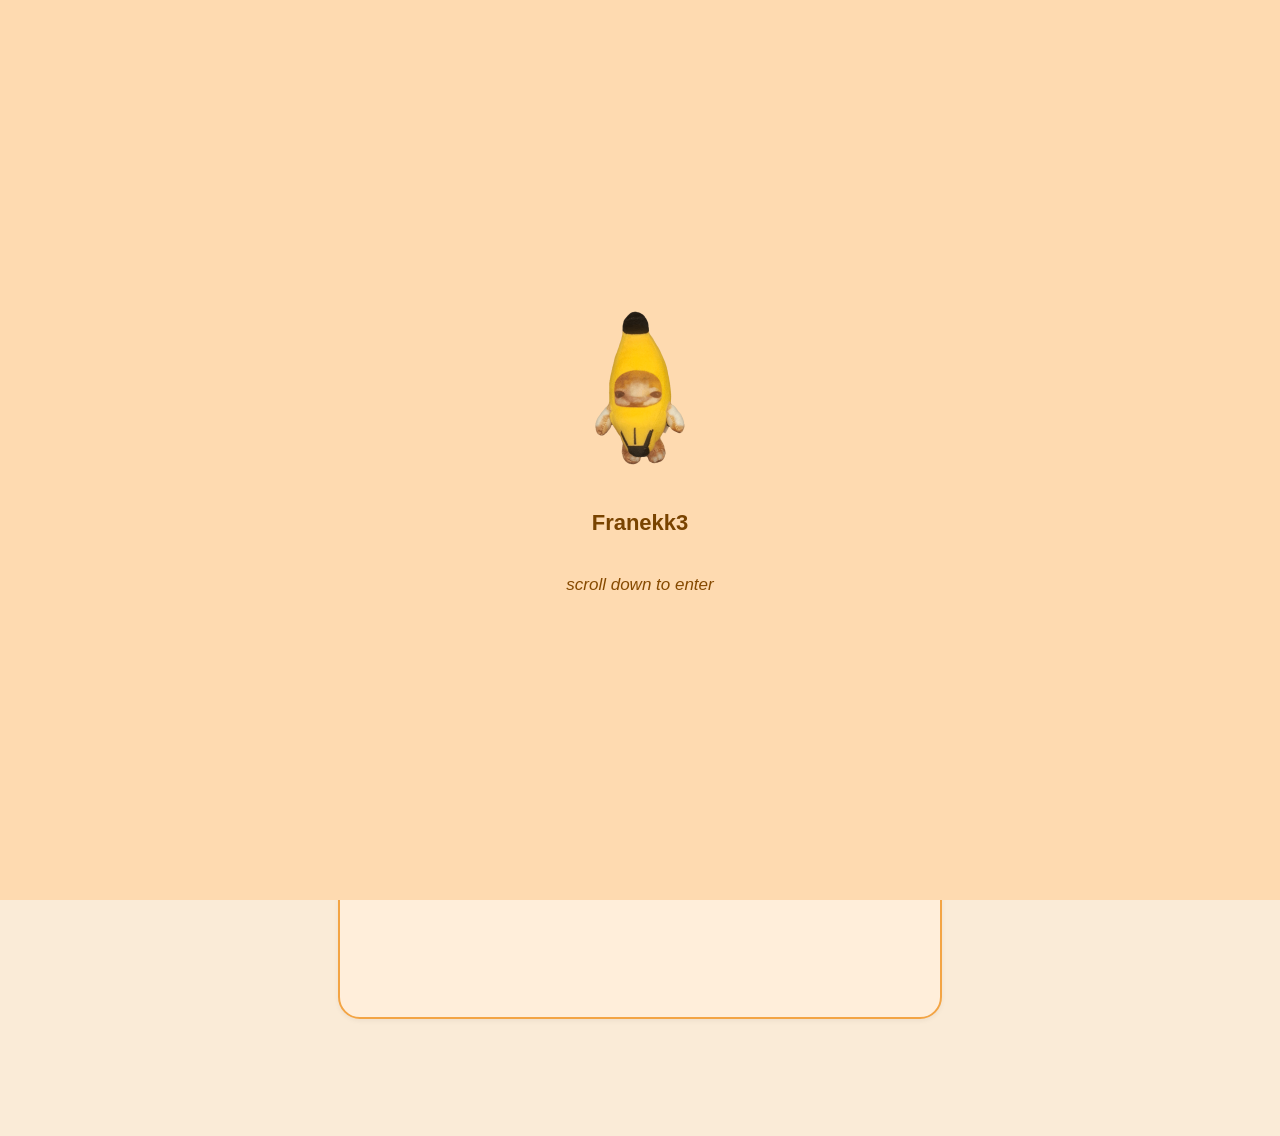
==== index.html @ af6d8597 "update" ====
<!DOCTYPE html>
<html lang="en">
<head>
    <meta charset="UTF-8">
    <meta name="viewport" content="width=device-width, initial-scale=1.0">
    <link rel="icon" type="image/png" href="./icons/icon.png">
    <link rel="stylesheet" href="./style.css">
    <title> franekk3 </title>
</head>
<body>
    <div class="header-wrapper">
        <div id="container" class="container-main">
            <img style="height: 200px; width: 200px;" src="./icons/icon.png" alt="Logo">
            <p>Franekk3</p>
            <p id="label" style="font-size: 17px; font-weight: normal; color:rgb(134, 74, 0); font-style: italic;"></p>
        </div>
    </div>
    <div class="container-secondary" id="content-box">
        <div class="section-box">
            <p style="font-size: 22px; font-weight: bold; font-family: sans-serif; color: rgb(91, 50, 0);"> Current projects: </p>
            <div class="content-container">
                <p class="content-container-label" onclick="window.location.href = 'https://franekk3.github.io/Fisq';"> Fisq! </p>
            </div>
            <div class="content-container">
                <p class="content-container-label" onclick="window.location.href = 'https://franekk3.github.io/Cubyy';"> Cubyy </p>
            </div>
        </div>
        <div class="section-box">
            <p style="font-size: 22px; font-weight: bold; font-family: sans-serif; color: rgb(91, 50, 0);"> My domains: </p>
            <div class="content-container" onclick="window.location.href = 'https://franekk3.github.io';">
                <p class="content-container-label" > franekk3.github.io </p>
            </div>
            <div class="content-container" onclick="window.location.href = 'https://franekk3.vercel.app/';">
                <p class="content-container-label" > franekk3.vercel.app </p>
            </div>
        </div>
        <div class="section-box" style="margin-bottom: 135px;">
            <p style="font-size: 22px; font-weight: bold; font-family: sans-serif; color: rgb(91, 50, 0);"> Info: </p>
            <div class="content-container">
                <p class="content-container-label"> About </p>
            </div>
            <div class="content-container">
                <p class="content-container-label"> GitHub </p>
            </div>
        </div>
    </div>
    <div style="opacity: 0; height: 400px;" ><p> . </p>
    </div>
    <script>
        const isMobile = /Android|iPhone|iPad|iPod|Opera Mini|IEMobile|WPDesktop/i
        .test(navigator.userAgent);
        const label = document.getElementById('label');
        function setLabel() {
            if (isMobile) {
                label.textContent = "swipe up to enter";
            } else {
                label.textContent = "scroll down to enter";
            }
        }
            window.onscroll = function() {
                const kontener = document.getElementById('container');
                const content = document.getElementById('content-box');
                
                if (window.scrollY > 100) {
                    label.style.display = 'none'
                    kontener.classList.add('sticky');
                    content.classList.add('animation-flyIn')
                    content.classList.remove('animation-flyOut')
                } else {
                    label.style.display = 'block'
                    kontener.classList.remove('sticky');
                    content.classList.remove('animation-flyIn')
                    content.classList.add('animation-flyOut')
                }
            };
        setLabel()
    </script>
    </body>
</html>
---- style.css ----
@keyframes flyIn {
    0% { transform: translateY(+50%) translateX(-50%); }
    100% {transform: translateY(0) translateX(-50%);}
}
@keyframes flyOut {
    0% { transform: translateY(0) translateX(-50%); }
    100% {transform: translateY(+50%) translateX(-50%);}
}

body {
    background-color: antiquewhite;
    margin: 0;
    padding: 0;
    /* Usuwamy flexa i height z body, żeby scroll działał naturalnie */
}

.header-wrapper {
    height: 80vh; /* 100vh ekranu + 20vh "zapasu" na animację */
    width: 100%;
    position: relative;
}

.container-main {
    background-color: rgb(254, 218, 176);
    display: flex;
    flex-direction: column;
    align-items: center;    
    justify-content: center; 
    width: 100%;
    height: 100vh; /* Początkowo cały ekran */
    position: sticky; 
    top: 0;
    z-index: 100;
    transition: height 0.5s ease, border-radius 0.5s ease, background-color 0.5s ease;
    box-sizing: border-box;
    overflow: hidden;
}

/* Klasa aktywowana po scrollu */
.container-main.sticky {
    height: 80px; /* Docelowa wysokość paska */
    flex-direction: row;
    top: 0px;
    justify-content: space-between;
    position: fixed;

    border-radius: 0 0 22px 22px;
}

.container-secondary {
    background-color: rgb(255, 238, 218);
    border: 2px solid rgb(243, 164, 68);     
    border-radius: 22px;
    width: 95%;
    max-width: 600px;
    height: 100%;
    margin-top: 25px;
    text-align: center;
    position: fixed;
    z-index: 99;
    box-shadow: 0 2px 5px rgba(0,0,0,0.05);
    top: 90px;
    bottom: 10px;
    overflow: auto;
    justify-self: center;
    display: flex;
    flex-direction: column;
    left: 50%;
    transform: translateX(-50%);
    align-items: center;

}
.section-box {
    background-color: rgb(255, 219, 176);
    width: 95%;
    margin-top: 10px;
    border-radius: 16px;
    display: flex;
    align-items: center;
    flex-direction: column;
    padding-bottom: 10px;
}
.content-container {
    background-color: rgb(251, 207, 153);
    width: 95%;
    margin-top: 10px;
    border-radius: 16px;   
}
.content-container-label {
    color: rgb(106, 58, 0);
    font-weight: bold;
    font-size: 18px;
    font-family: sans-serif;
    cursor: pointer;
}
.animation-flyIn {
    animation: flyIn 1s ease;
}
.animation-flyOut {
    animation: flyOut 0.5s ease;
}
.container-main img { height: 200px; width: 200px; border-radius: 50%; transition: 0.5s; }
.container-main.sticky img { height: 50px !important; width: 50px !important; margin-left: 20px;}
.container-main p { font-family: sans-serif; font-weight: bold; font-size: 22px; color: rgb(121, 67, 0); transition: 0.5s; }
.container-main.sticky p { font-size: 18px; margin-right: 20px;}
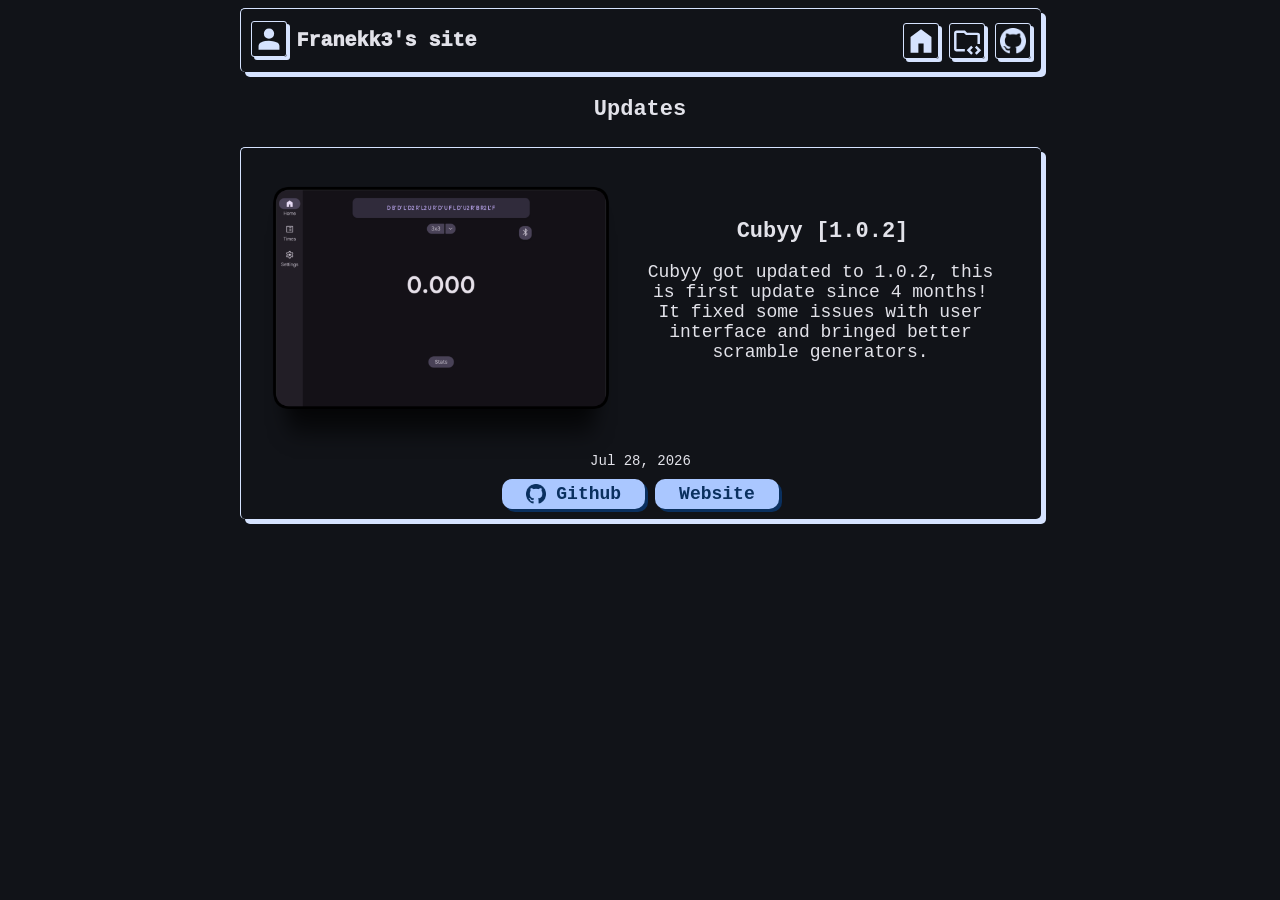
==== commit 3fe53bfa: "Update" ====
--- a/index.html
+++ b/index.html
@@ -3,77 +3,158 @@
 <head>
     <meta charset="UTF-8">
     <meta name="viewport" content="width=device-width, initial-scale=1.0">
-    <link rel="icon" type="image/png" href="./icons/icon.png">
+    <title>Franekk3</title>
     <link rel="stylesheet" href="./style.css">
-    <title> franekk3 </title>
 </head>
 <body>
-    <div class="header-wrapper">
-        <div id="container" class="container-main">
-            <img style="height: 200px; width: 200px;" src="./icons/icon.png" alt="Logo">
-            <p>Franekk3</p>
-            <p id="label" style="font-size: 17px; font-weight: normal; color:rgb(134, 74, 0); font-style: italic;"></p>
+    <main>
+            <div class="project" id="header">
+                <div onclick="window.location.href = '#home'" style=" display: flex; flex-direction: row; align-items: center; justify-content: center; gap: 10px; margin-left: 10px;  align-items: center; user-select: none;">
+                <img style="height: 30px; width: 30px; border: solid 1px #d6e3ff; box-shadow: 3px 3px #d6e3ff; border-radius: 3px; padding: 2px; margin-bottom: 3px;" src="./icons/person_fill.svg">
+                    <p style="font-weight: 1000; font-size: 20px;"> Franekk3's site </p>
+                </div>
+                <hr id="navigation-hr">
+                <div class="navigation-buttons">
+                    <img onclick="window.location.href = '#home'" id="home" src="./icons/home.svg">
+                    <img onclick="window.location.href = '#about-me'" style="display: none" id="person" src="./icons/person.svg">
+                    <img onclick="window.location.href = '#projects'" id="folder-code" src="./icons/folder_code.svg">
+                    <img onclick="window.location.href = 'https://github.com/franekk3'" src="./icons/github_lblue.png" style="height: 26px; width:26px; padding: 4px;">
+                </div>
+            </div>
+        <div id="projects" class="page">
+            <div class="project">
+                <div class="project-title">
+                    <img src="https://github.com/franekk3/Cubyy/blob/main/media/icons/icon.png?raw=true">
+                    <p> Cubyy </p>
+                </div>
+                <div class="badge" style="background-color: rgb(0, 205, 10); min-width: 200px;">
+                    <p style="color: rgb(0, 71, 4)"> Active Development </p>
+                </div>
+
+                <p><i><b>Description:</b></i> <b>Cubyy</b> is web based Rubik's Cube timer. It stores all your data <b>locally</b> in your browser, with <b>PWA</b> <i>(Progresive Web App)</i> support, futures <b>Material 3 like UI</b>, <b>GAN Timer support</b> and it's compleatly <b>open source & free.</b></p>
+            <div class="buttons">
+                <button onclick="window.location.href = 'https://github.com/franekk3/Cubyy'">
+                    <img src="./icons/github.png">
+                    Github
+                </button>
+                <button onclick="window.location.href = 'https://franekk3.github.io/Cubyy'">
+                    Website
+                </button>
+
+            </div>
+            <p style="font-size: 14px; margin-bottom: 10px; margin-top: 5px;"> Last update: Jul 28, 2026 </p>
+            </div>
+            <div class="project">
+                <div class="project-title">
+                    <img style="height: 40px; width: 40px;" src="https://camo.githubusercontent.com/0156f61c4181bdb495eed40b2f65b82f12084e72d58e0832b1b551f0fec4808c/68747470733a2f2f6672616e656b6b332e6769746875622e696f2f466973712f69636f6e732f69636f6e2e706e67">
+                    <p> Fisq! Web </p>
+                </div>
+                <div class="badge" style="background-color: rgb(205, 205, 0); min-width: 200px;">
+                    <p style="color: rgb(77, 77, 1)"> Temporarily Abandoned </p>
+                </div>
+
+                <p><i><b>Description:</b></i> <b>Fisq!</b> is Web based flashcard app, that helps you with learning. It futures own UI style, it works only in your browser (no external servers). <b>Open source</b> & <b>free</b></p>
+            <div class="buttons">
+                <button onclick="window.location.href = 'https://github.com/franekk3/Fisq'">
+                    <img src="./icons/github.png">
+                    Github
+                </button>
+                <button onclick="window.location.href = 'https://franekk3.github.io/Fisq'">
+                    Website
+                </button>
+
+            </div>
+            <p style="font-size: 14px; margin-bottom: 10px; margin-top: 5px;"> Last update: May 9, 2026 </p>
+            </div>
+        
         </div>
-    </div>
-    <div class="container-secondary" id="content-box">
-        <div class="section-box">
-            <p style="font-size: 22px; font-weight: bold; font-family: sans-serif; color: rgb(91, 50, 0);"> Current projects: </p>
-            <div class="content-container">
-                <p class="content-container-label" onclick="window.location.href = 'https://franekk3.github.io/Fisq';"> Fisq! </p>
-            </div>
-            <div class="content-container">
-                <p class="content-container-label" onclick="window.location.href = 'https://franekk3.github.io/Cubyy';"> Cubyy </p>
+        <div id="about-me" class="page">
+            <div class="project">
+                <p style="font-size: 22px; font-weight: bolder;"> About Me </p>
+                <p> . </p>
             </div>
         </div>
-        <div class="section-box">
-            <p style="font-size: 22px; font-weight: bold; font-family: sans-serif; color: rgb(91, 50, 0);"> My domains: </p>
-            <div class="content-container" onclick="window.location.href = 'https://franekk3.github.io';">
-                <p class="content-container-label" > franekk3.github.io </p>
-            </div>
-            <div class="content-container" onclick="window.location.href = 'https://franekk3.vercel.app/';">
-                <p class="content-container-label" > franekk3.vercel.app </p>
+        <div id="home" class="page">
+                <p style="font-size: 22px; font-weight: bolder; font-family: 'Courier New', Courier, monospace; margin: 5px;"> Updates </p>
+            <div class="project">
+                <div class="update">
+                    <img id="cubyy-1.0.2" src="./media/screenshots/cubyy-1.0.2-desktop.png">
+                    <div>
+                        <p style="font-size: 22px; font-weight: bolder; margin: 2px;"> Cubyy [1.0.2]</p>
+                        <p> Cubyy got updated to 1.0.2, this is first update since 4 months! It fixed some issues with user interface and bringed better scramble generators. </p>
+                    </div>
+                </div>
+                <p style="font-size: 14px; margin-bottom: 10px; margin-top: 5px;"> Jul 28, 2026 </p>
+                <div class="buttons" style="margin-top: 0px;">
+                    <button onclick="window.location.href = 'https://github.com/franekk3/Cubyy'">
+                        <img src="./icons/github.png">
+                        Github
+                    </button>
+                    <button onclick="window.location.href = 'https://franekk3.github.io/Cubyy'">
+                        Website
+                    </button>
+
+                </div>
             </div>
         </div>
-        <div class="section-box" style="margin-bottom: 135px;">
-            <p style="font-size: 22px; font-weight: bold; font-family: sans-serif; color: rgb(91, 50, 0);"> Info: </p>
-            <div class="content-container">
-                <p class="content-container-label"> About </p>
-            </div>
-            <div class="content-container">
-                <p class="content-container-label"> GitHub </p>
-            </div>
-        </div>
-    </div>
-    <div style="opacity: 0; height: 400px;" ><p> . </p>
-    </div>
+    </main>
+
     <script>
-        const isMobile = /Android|iPhone|iPad|iPod|Opera Mini|IEMobile|WPDesktop/i
-        .test(navigator.userAgent);
-        const label = document.getElementById('label');
-        function setLabel() {
-            if (isMobile) {
-                label.textContent = "swipe up to enter";
+        const isMobile = window.matchMedia("(max-width: 768px)").matches;
+        if (isMobile) [
+            document.getElementById('cubyy-1.0.2').src = './media/screenshots/cubyy-1.0.2-phone.png'
+        ]
+        function router() {
+            // Get the current hash from the URL (default to '#home' if none exists)
+            let hash = window.location.hash || '#home';
+            if (hash == '#projects') {
+                document.getElementById('folder-code').src = './icons/folder_code_fill.svg';
+                document.getElementById('person').src = './icons/person.svg';
+                document.getElementById('home').src = './icons/home.svg';
+            } else if(hash == '#about-me') {
+                document.getElementById('folder-code').src = './icons/folder_code.svg';
+                document.getElementById('person').src = './icons/person_fill.svg';
+                document.getElementById('home').src = './icons/home.svg';
+
+            } else if (hash == '#home'){
+                document.getElementById('home').src = './icons/home_fill.svg';
+                document.getElementById('person').src = './icons/person.svg';
+                document.getElementById('folder-code').src = './icons/folder_code.svg';
             } else {
-                label.textContent = "scroll down to enter";
+                document.getElementById('home').src = './icons/home.svg';
+                document.getElementById('person').src = './icons/person.svg';
+                document.getElementById('folder-code').src = './icons/folder_code.svg';
             }
+
+
+            // Select all page sections and nav links
+            const pages = document.querySelectorAll('.page');
+            const navLinks = document.querySelectorAll('.nav-link');
+
+            // Loop through all pages to show/hide them
+            pages.forEach(page => {
+                if ('#' + page.id === hash) {
+                    page.classList.add('active'); // Show matching page
+                } else {
+                    page.classList.remove('active'); // Hide other pages
+                }
+            });
+
+            // Optional: Highlight active nav link
+            navLinks.forEach(link => {
+                if (link.getAttribute('href') === hash) {
+                    link.style.color = '#0056b3';
+                } else {
+                    link.style.color = '#007BFF';
+                }
+            });
         }
-            window.onscroll = function() {
-                const kontener = document.getElementById('container');
-                const content = document.getElementById('content-box');
-                
-                if (window.scrollY > 100) {
-                    label.style.display = 'none'
-                    kontener.classList.add('sticky');
-                    content.classList.add('animation-flyIn')
-                    content.classList.remove('animation-flyOut')
-                } else {
-                    label.style.display = 'block'
-                    kontener.classList.remove('sticky');
-                    content.classList.remove('animation-flyIn')
-                    content.classList.add('animation-flyOut')
-                }
-            };
-        setLabel()
+
+        // Run router when the page first loads
+        window.addEventListener('DOMContentLoaded', router);
+
+        // Run router whenever the URL hash changes (user clicks a link)
+        window.addEventListener('hashchange', router);
     </script>
-    </body>
+</body>
 </html>
--- a/style.css
+++ b/style.css
@@ -1,105 +1,172 @@
-@keyframes flyIn {
-    0% { transform: translateY(+50%) translateX(-50%); }
-    100% {transform: translateY(0) translateX(-50%);}
+body {
+    background-color: #111318;
+    color: #e2e2e9;
 }
-@keyframes flyOut {
-    0% { transform: translateY(0) translateX(-50%); }
-    100% {transform: translateY(+50%) translateX(-50%);}
+.project {
+    border-top: solid 1px #d6e3ff;
+    border-left: solid 1px #d6e3ff;
+    border-radius: 5px;
+    max-width: 800px;
+    width: 95%;
+    display: flex;
+    flex-direction: column;
+    align-items: center;
+    box-shadow: 5px 5px #d6e3ff;
+    transition: all 0.1s ease;
+    p {
+        max-width: 90%;
+        text-align: center;
+        font-family: 'Courier New', Courier, monospace;
+    }
+    position: relative;
+    .badge {
+        position: absolute; top: 10px; right: 10px;
+        text-align: center;
+        align-items: center;
+        display: flex;
+        justify-content: center;
+        border-radius: 16px;
+
+        p {
+            text-align: center;
+            font-size: 14px;
+            margin: 2px !important;
+            font-weight: bold;
+        }
+    }
+
+}
+.project:hover {
+    transform: translateY(5px);
+    box-shadow: 8px 8px #d6e3ff;
 }
 
-body {
-    background-color: antiquewhite;
-    margin: 0;
-    padding: 0;
-    /* Usuwamy flexa i height z body, żeby scroll działał naturalnie */
-}
-
-.header-wrapper {
-    height: 80vh; /* 100vh ekranu + 20vh "zapasu" na animację */
-    width: 100%;
-    position: relative;
-}
-
-.container-main {
-    background-color: rgb(254, 218, 176);
+main {
+    max-width: 1000px;
+    width: 98%;
     display: flex;
     flex-direction: column;
-    align-items: center;    
-    justify-content: center; 
-    width: 100%;
-    height: 100vh; /* Początkowo cały ekran */
-    position: sticky; 
-    top: 0;
-    z-index: 100;
-    transition: height 0.5s ease, border-radius 0.5s ease, background-color 0.5s ease;
-    box-sizing: border-box;
-    overflow: hidden;
+    align-items: center;
+    margin: 0 auto;
+    gap: 20px;
 }
-
-/* Klasa aktywowana po scrollu */
-.container-main.sticky {
-    height: 80px; /* Docelowa wysokość paska */
+.project-title {
+    display: flex;
     flex-direction: row;
-    top: 0px;
-    justify-content: space-between;
-    position: fixed;
-
-    border-radius: 0 0 22px 22px;
+    align-items: center;
+    gap: 20px;
+    img {
+        height: 30px;
+        width: 30px;
+    }
+    p {
+        font-family: 'Courier New', Courier, monospace;
+        font-weight: 1000;
+        font-size: 22px;
+        
+    }
 }
-
-.container-secondary {
-    background-color: rgb(255, 238, 218);
-    border: 2px solid rgb(243, 164, 68);     
-    border-radius: 22px;
-    width: 95%;
-    max-width: 600px;
-    height: 100%;
-    margin-top: 25px;
-    text-align: center;
-    position: fixed;
-    z-index: 99;
-    box-shadow: 0 2px 5px rgba(0,0,0,0.05);
-    top: 90px;
-    bottom: 10px;
-    overflow: auto;
-    justify-self: center;
+.buttons {
+    margin: 10px;
     display: flex;
-    flex-direction: column;
-    left: 50%;
-    transform: translateX(-50%);
-    align-items: center;
-
+    gap: 10px;
+    button {
+        border-radius: 10px;
+        border: none;
+        font-family: 'Courier New', Courier, monospace;
+        font-size: 18px;
+        font-weight: bold;
+        padding: 5px 24px;
+        background-color: #aac7ff;
+        color: #0a305f;
+        display: flex;
+        justify-content: center;
+        align-items: center;
+        gap: 10px;
+        box-shadow: 3px 3px #0a305f;
+        transition: all 0.2s ease;
+        img {
+            height: 20px;
+            width: 20px;
+        }
+    }
+    button:hover {
+        border-radius: 8px;
+        background-color: #b8d0fd;
+        box-shadow: 5px 5px;
+        }
+    button:active {
+        border-radius: 4px;
+        background-color: #ccdeff;
+    }
 }
-.section-box {
-    background-color: rgb(255, 219, 176);
-    width: 95%;
-    margin-top: 10px;
-    border-radius: 16px;
+.navigation-buttons {
     display: flex;
     align-items: center;
+    flex-direction: row;
+    margin-right: 10px;
+    gap: 10px;
+    img {
+        height: 30px;
+        width: 30px;
+        border: solid 1px #d6e3ff;
+        border-radius: 3px;
+        box-shadow: 3px 3px #d6e3ff;
+        padding: 2px;
+    }
+}
+.page {
+    height: 100%;
+    width: 100%;
     flex-direction: column;
-    padding-bottom: 10px;
+    gap: 20px;
+    align-items: center;
+    display: none;
 }
-.content-container {
-    background-color: rgb(251, 207, 153);
-    width: 95%;
-    margin-top: 10px;
-    border-radius: 16px;   
+.page.active {
+    display: flex !important;
 }
-.content-container-label {
-    color: rgb(106, 58, 0);
-    font-weight: bold;
-    font-size: 18px;
-    font-family: sans-serif;
-    cursor: pointer;
+#header {
+    flex-direction: row; flex-wrap: wrap; justify-content: space-between; align-items: center;
 }
-.animation-flyIn {
-    animation: flyIn 1s ease;
+#navigation-hr {
+    display: none;
 }
-.animation-flyOut {
-    animation: flyOut 0.5s ease;
+.update {
+    display: flex;
+    align-items: center;
+    justify-content: center;
+    flex-direction: row;
+    img {
+        width: 400px;
+        max-width: 50%;
+        scale: 1.1;
+    }
+    p {
+        font-size: 18px;
+    }
 }
-.container-main img { height: 200px; width: 200px; border-radius: 50%; transition: 0.5s; }
-.container-main.sticky img { height: 50px !important; width: 50px !important; margin-left: 20px;}
-.container-main p { font-family: sans-serif; font-weight: bold; font-size: 22px; color: rgb(121, 67, 0); transition: 0.5s; }
-.container-main.sticky p { font-size: 18px; margin-right: 20px;}+@media screen and (max-width: 768px) {
+    .project-title {
+        margin-top: 25px;
+    }
+    #header {
+        flex-direction: column;
+        gap: 0px;
+        padding-bottom: 10px;
+    }
+
+    #navigation-hr {
+        display: block;
+        width: 80%;
+        border: solid 1px #d6e3ff;
+        margin-bottom: 10px;
+        margin-top: 0px;
+    }
+    .update {
+        p {
+            font-size: 14px;
+        }
+
+    }
+}
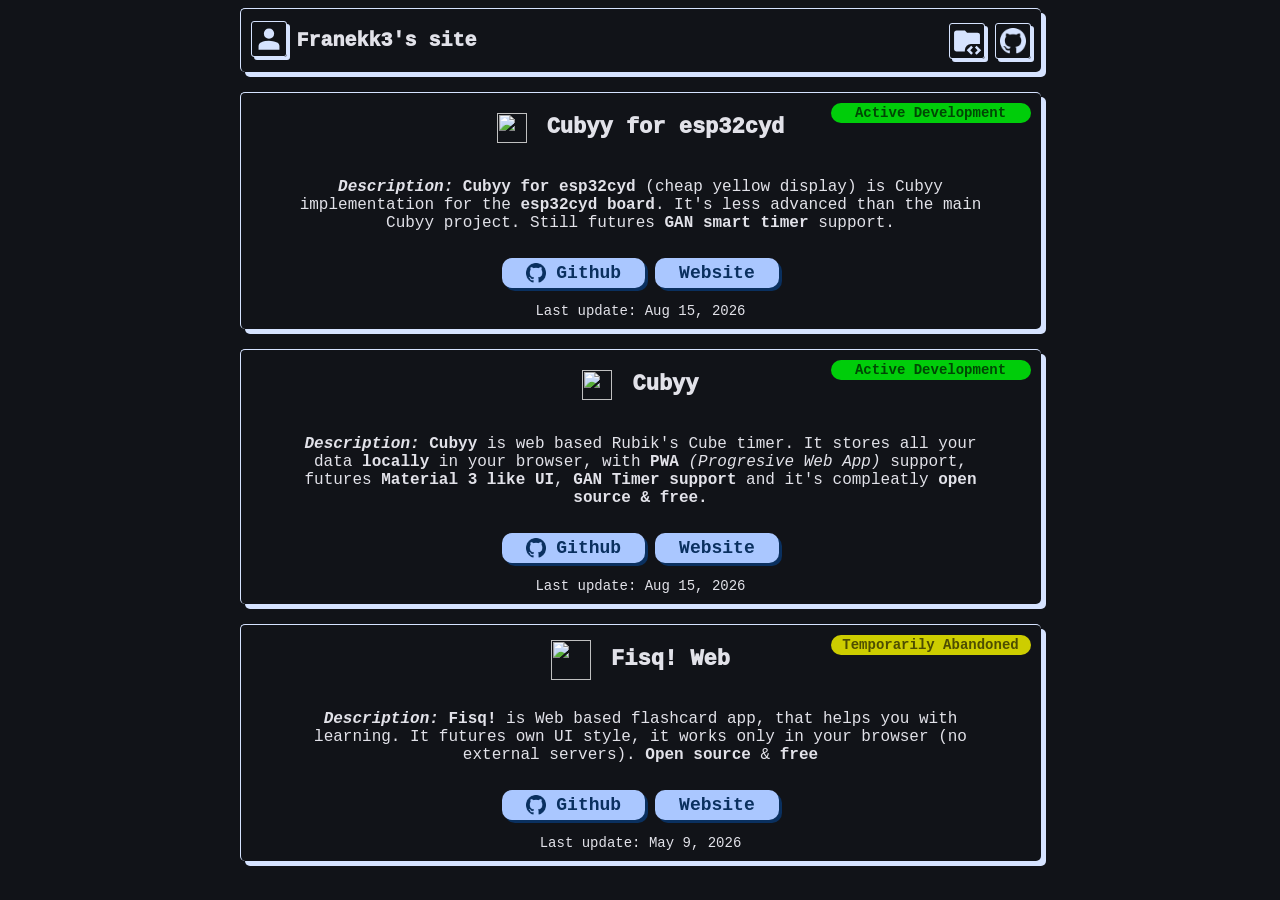
==== commit 1af0111a: "update" ====
--- a/index.html
+++ b/index.html
@@ -15,13 +15,35 @@
                 </div>
                 <hr id="navigation-hr">
                 <div class="navigation-buttons">
-                    <img onclick="window.location.href = '#home'" id="home" src="./icons/home.svg">
+                    <img onclick="window.location.href = '#home'" id="home"  style="display: none" src="./icons/home.svg">
                     <img onclick="window.location.href = '#about-me'" style="display: none" id="person" src="./icons/person.svg">
                     <img onclick="window.location.href = '#projects'" id="folder-code" src="./icons/folder_code.svg">
                     <img onclick="window.location.href = 'https://github.com/franekk3'" src="./icons/github_lblue.png" style="height: 26px; width:26px; padding: 4px;">
                 </div>
             </div>
         <div id="projects" class="page">
+            <div class="project">
+                <div class="project-title">
+                    <img src="https://github.com/franekk3/Cubyy/blob/main/media/icons/icon.png?raw=true">
+                    <p> Cubyy for esp32cyd </p>
+                </div>
+                <div class="badge" style="background-color: rgb(0, 205, 10); min-width: 200px;">
+                    <p style="color: rgb(0, 71, 4)"> Active Development </p>
+                </div>
+
+                <p><i><b>Description:</b></i> <b>Cubyy for esp32cyd </b> (cheap yellow display) is Cubyy implementation for the <b>esp32cyd board</b>. It's less advanced than the main Cubyy project. Still futures <b>GAN smart timer</b> support.</p>
+            <div class="buttons">
+                <button onclick="window.location.href = 'https://github.com/franekk3/Cubyy'">
+                    <img src="./icons/github.png">
+                    Github
+                </button>
+                <button onclick="window.location.href = 'https://franekk3.github.io/Cubyy'">
+                    Website
+                </button>
+
+            </div>
+            <p style="font-size: 14px; margin-bottom: 10px; margin-top: 5px;"> Last update: Aug 15, 2026 </p>
+            </div>
             <div class="project">
                 <div class="project-title">
                     <img src="https://github.com/franekk3/Cubyy/blob/main/media/icons/icon.png?raw=true">
@@ -42,7 +64,7 @@
                 </button>
 
             </div>
-            <p style="font-size: 14px; margin-bottom: 10px; margin-top: 5px;"> Last update: Jul 28, 2026 </p>
+            <p style="font-size: 14px; margin-bottom: 10px; margin-top: 5px;"> Last update: Aug 15, 2026 </p>
             </div>
             <div class="project">
                 <div class="project-title">
@@ -74,7 +96,8 @@
                 <p> . </p>
             </div>
         </div>
-        <div id="home" class="page">
+
+        <div id="home" style="display: none !important;" class="page">
                 <p style="font-size: 22px; font-weight: bolder; font-family: 'Courier New', Courier, monospace; margin: 5px;"> Updates </p>
             <div class="project">
                 <div class="update">
@@ -84,7 +107,7 @@
                         <p> Cubyy got updated to 1.0.2, this is first update since 4 months! It fixed some issues with user interface and bringed better scramble generators. </p>
                     </div>
                 </div>
-                <p style="font-size: 14px; margin-bottom: 10px; margin-top: 5px;"> Jul 28, 2026 </p>
+                <p style="font-size: 14px; margin-bottom: 10px; margin-top: 5px;"> Aug 15, 2026 </p>
                 <div class="buttons" style="margin-top: 0px;">
                     <button onclick="window.location.href = 'https://github.com/franekk3/Cubyy'">
                         <img src="./icons/github.png">
@@ -95,18 +118,40 @@
                     </button>
 
                 </div>
+            <div class="project">
+                <div class="update">
+                    <img id="cubyy-1.0.3" src="./media/screenshots/cubyy-1.0.3-desktop.png">
+                    <div>
+                        <p style="font-size: 22px; font-weight: bolder; margin: 2px;"> Cubyy [1.0.3]</p>
+                        <p style="text-align: left;">→ UI fixes and improvements, <br>→ Better window resizing, <br>→ Solves now save date and time stamp data  </p>
+                    </div>
+                </div>
+                <p style="font-size: 14px; margin-bottom: 10px; margin-top: 5px;"> Aug 15, 2026 </p>
+                <div class="buttons" style="margin-top: 0px;">
+                    <button onclick="window.location.href = 'https://github.com/franekk3/Cubyy'">
+                        <img src="./icons/github.png">
+                        Github
+                    </button>
+                    <button onclick="window.location.href = 'https://franekk3.github.io/Cubyy'">
+                        Website
+                    </button>
+
+                </div>
+            </div>
+
             </div>
         </div>
     </main>
 
     <script>
         const isMobile = window.matchMedia("(max-width: 768px)").matches;
-        if (isMobile) [
+        if (isMobile) {
             document.getElementById('cubyy-1.0.2').src = './media/screenshots/cubyy-1.0.2-phone.png'
-        ]
+            document.getElementById('cubyy-1.0.3').src = './media/screenshots/cubyy-1.0.3-phone.png'
+        }
         function router() {
             // Get the current hash from the URL (default to '#home' if none exists)
-            let hash = window.location.hash || '#home';
+            let hash = window.location.hash || '#projects';
             if (hash == '#projects') {
                 document.getElementById('folder-code').src = './icons/folder_code_fill.svg';
                 document.getElementById('person').src = './icons/person.svg';
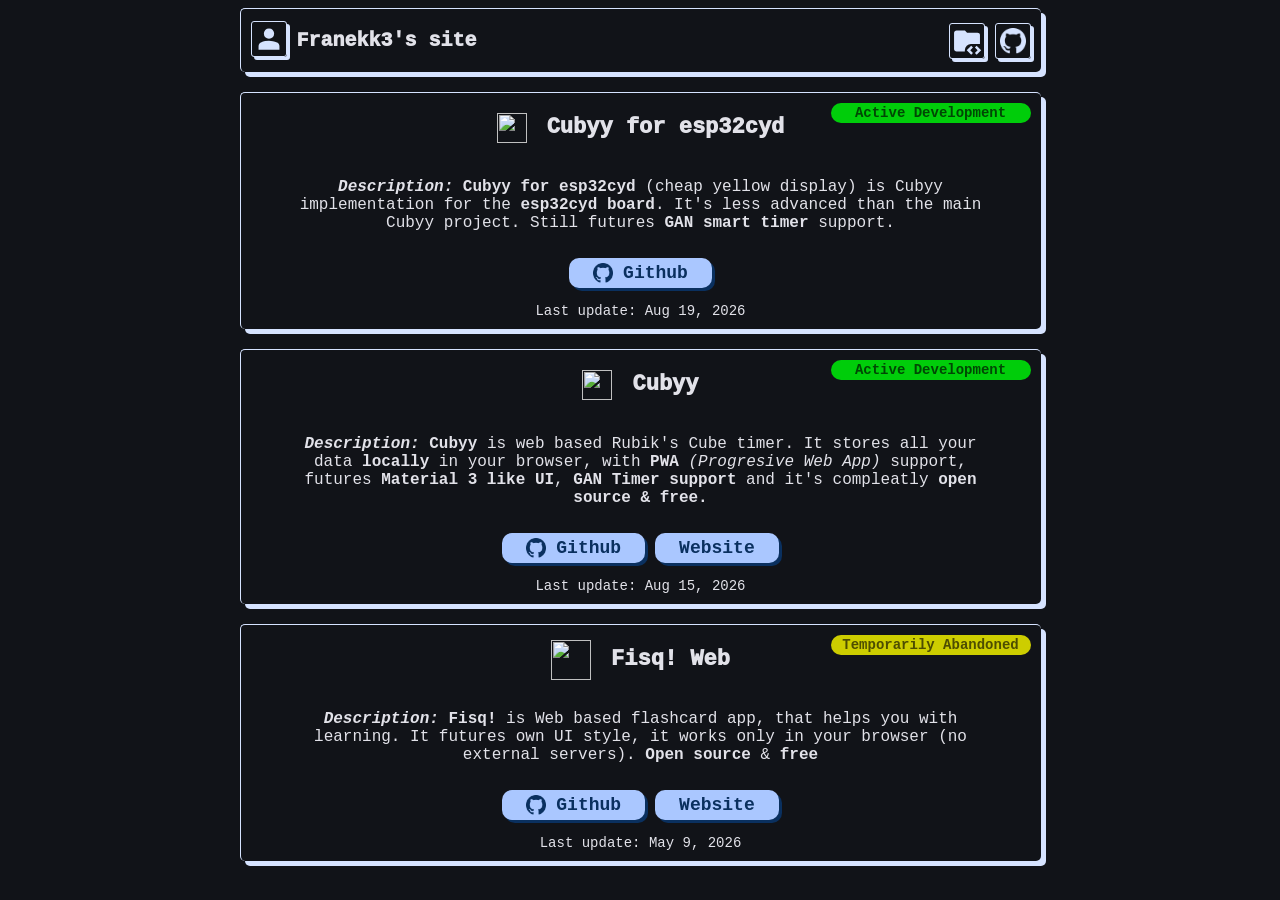
==== commit 4fba3676: "update fix" ====
--- a/index.html
+++ b/index.html
@@ -33,16 +33,14 @@
 
                 <p><i><b>Description:</b></i> <b>Cubyy for esp32cyd </b> (cheap yellow display) is Cubyy implementation for the <b>esp32cyd board</b>. It's less advanced than the main Cubyy project. Still futures <b>GAN smart timer</b> support.</p>
             <div class="buttons">
-                <button onclick="window.location.href = 'https://github.com/franekk3/Cubyy'">
+                <button onclick="window.location.href = 'https://github.com/franekk3/Cubyy-for-esp32cyd'">
                     <img src="./icons/github.png">
                     Github
                 </button>
-                <button onclick="window.location.href = 'https://franekk3.github.io/Cubyy'">
-                    Website
-                </button>
-
-            </div>
-            <p style="font-size: 14px; margin-bottom: 10px; margin-top: 5px;"> Last update: Aug 15, 2026 </p>
+
+
+            </div>
+            <p style="font-size: 14px; margin-bottom: 10px; margin-top: 5px;"> Last update: Aug 19, 2026 </p>
             </div>
             <div class="project">
                 <div class="project-title">
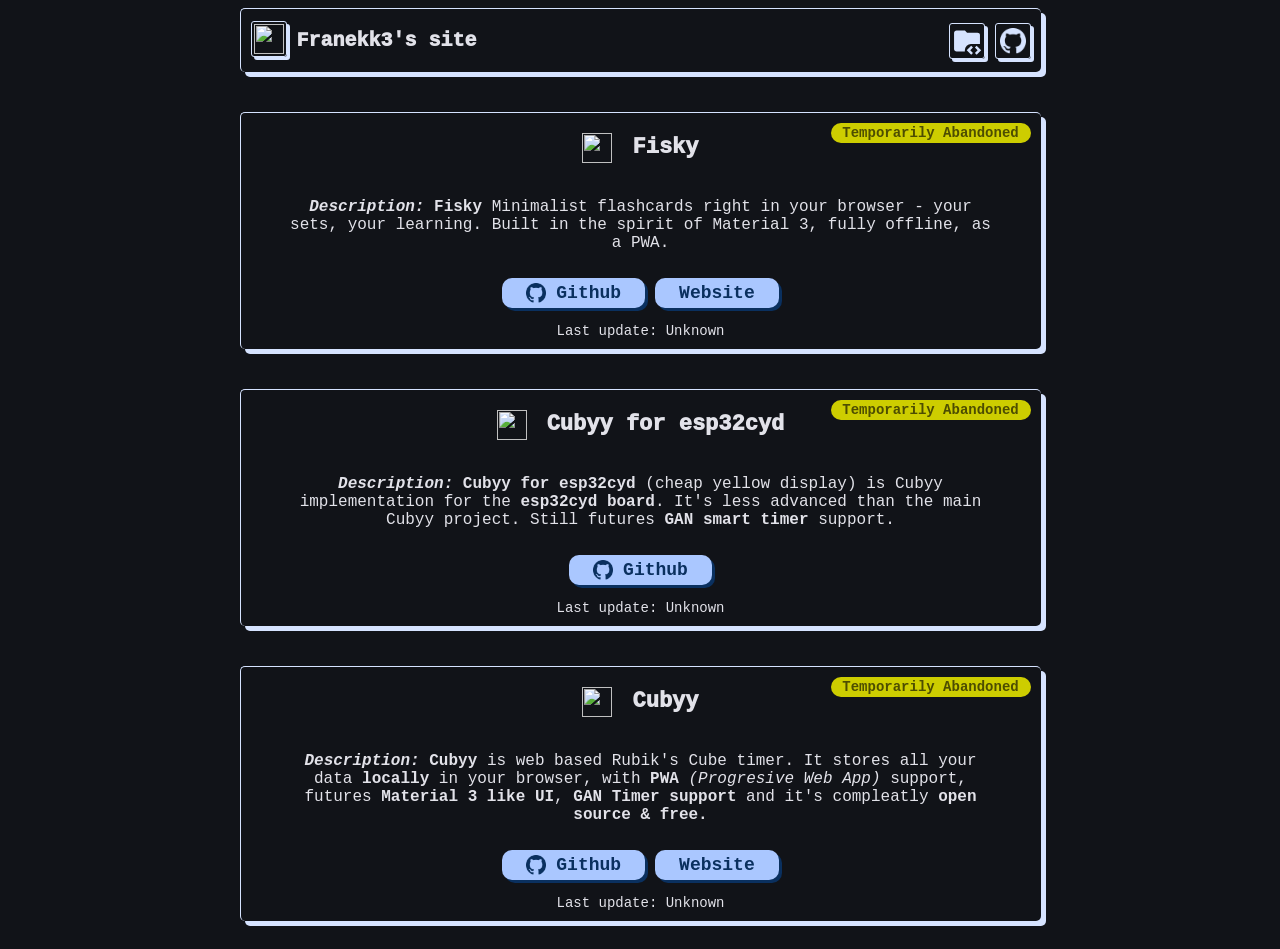
==== commit 68b136c7: "update" ====
--- a/index.html
+++ b/index.html
@@ -8,86 +8,26 @@
 </head>
 <body>
     <main>
-            <div class="project" id="header">
-                <div onclick="window.location.href = '#home'" style=" display: flex; flex-direction: row; align-items: center; justify-content: center; gap: 10px; margin-left: 10px;  align-items: center; user-select: none;">
-                <img style="height: 30px; width: 30px; border: solid 1px #d6e3ff; box-shadow: 3px 3px #d6e3ff; border-radius: 3px; padding: 2px; margin-bottom: 3px;" src="./icons/person_fill.svg">
-                    <p style="font-weight: 1000; font-size: 20px;"> Franekk3's site </p>
-                </div>
-                <hr id="navigation-hr">
-                <div class="navigation-buttons">
-                    <img onclick="window.location.href = '#home'" id="home"  style="display: none" src="./icons/home.svg">
-                    <img onclick="window.location.href = '#about-me'" style="display: none" id="person" src="./icons/person.svg">
-                    <img onclick="window.location.href = '#projects'" id="folder-code" src="./icons/folder_code.svg">
-                    <img onclick="window.location.href = 'https://github.com/franekk3'" src="./icons/github_lblue.png" style="height: 26px; width:26px; padding: 4px;">
-                </div>
-            </div>
+        <div class="project" id="header">
+            <div onclick="window.location.href = '#home'" style="display: flex; flex-direction: row; align-items: center; justify-content: center; gap: 10px; margin-left: 10px; user-select: none;">
+                <img style="height: 30px; width: 30px; border: solid 1px #d6e3ff; box-shadow: 3px 3px #d6e3ff; border-radius: 3px; padding: 2px; margin-bottom: 3px;" src="https://avatars.githubusercontent.com/u/203024650?v=4&size=128">
+                <p style="font-weight: 1000; font-size: 20px;"> Franekk3's site </p>
+            </div>
+            <hr id="navigation-hr">
+            <div class="navigation-buttons">
+                <img onclick="window.location.href = '#home'" id="home-icon" style="display: none" src="./icons/home.svg">
+                <img onclick="window.location.href = '#about-me'" style="display: none" id="person-icon" src="./icons/person.svg">
+                <img onclick="window.location.href = '#projects'" id="folder-code-icon" src="./icons/folder_code.svg">
+                <img onclick="window.location.href = 'https://github.com/franekk3'" src="./icons/github_lblue.png" style="height: 26px; width:26px; padding: 4px;">
+            </div>
+        </div>
+
         <div id="projects" class="page">
-            <div class="project">
-                <div class="project-title">
-                    <img src="https://github.com/franekk3/Cubyy/blob/main/media/icons/icon.png?raw=true">
-                    <p> Cubyy for esp32cyd </p>
-                </div>
-                <div class="badge" style="background-color: rgb(0, 205, 10); min-width: 200px;">
-                    <p style="color: rgb(0, 71, 4)"> Active Development </p>
-                </div>
-
-                <p><i><b>Description:</b></i> <b>Cubyy for esp32cyd </b> (cheap yellow display) is Cubyy implementation for the <b>esp32cyd board</b>. It's less advanced than the main Cubyy project. Still futures <b>GAN smart timer</b> support.</p>
-            <div class="buttons">
-                <button onclick="window.location.href = 'https://github.com/franekk3/Cubyy-for-esp32cyd'">
-                    <img src="./icons/github.png">
-                    Github
-                </button>
-
-
-            </div>
-            <p style="font-size: 14px; margin-bottom: 10px; margin-top: 5px;"> Last update: Aug 19, 2026 </p>
-            </div>
-            <div class="project">
-                <div class="project-title">
-                    <img src="https://github.com/franekk3/Cubyy/blob/main/media/icons/icon.png?raw=true">
-                    <p> Cubyy </p>
-                </div>
-                <div class="badge" style="background-color: rgb(0, 205, 10); min-width: 200px;">
-                    <p style="color: rgb(0, 71, 4)"> Active Development </p>
-                </div>
-
-                <p><i><b>Description:</b></i> <b>Cubyy</b> is web based Rubik's Cube timer. It stores all your data <b>locally</b> in your browser, with <b>PWA</b> <i>(Progresive Web App)</i> support, futures <b>Material 3 like UI</b>, <b>GAN Timer support</b> and it's compleatly <b>open source & free.</b></p>
-            <div class="buttons">
-                <button onclick="window.location.href = 'https://github.com/franekk3/Cubyy'">
-                    <img src="./icons/github.png">
-                    Github
-                </button>
-                <button onclick="window.location.href = 'https://franekk3.github.io/Cubyy'">
-                    Website
-                </button>
-
-            </div>
-            <p style="font-size: 14px; margin-bottom: 10px; margin-top: 5px;"> Last update: Aug 15, 2026 </p>
-            </div>
-            <div class="project">
-                <div class="project-title">
-                    <img style="height: 40px; width: 40px;" src="https://camo.githubusercontent.com/0156f61c4181bdb495eed40b2f65b82f12084e72d58e0832b1b551f0fec4808c/68747470733a2f2f6672616e656b6b332e6769746875622e696f2f466973712f69636f6e732f69636f6e2e706e67">
-                    <p> Fisq! Web </p>
-                </div>
-                <div class="badge" style="background-color: rgb(205, 205, 0); min-width: 200px;">
-                    <p style="color: rgb(77, 77, 1)"> Temporarily Abandoned </p>
-                </div>
-
-                <p><i><b>Description:</b></i> <b>Fisq!</b> is Web based flashcard app, that helps you with learning. It futures own UI style, it works only in your browser (no external servers). <b>Open source</b> & <b>free</b></p>
-            <div class="buttons">
-                <button onclick="window.location.href = 'https://github.com/franekk3/Fisq'">
-                    <img src="./icons/github.png">
-                    Github
-                </button>
-                <button onclick="window.location.href = 'https://franekk3.github.io/Fisq'">
-                    Website
-                </button>
-
-            </div>
-            <p style="font-size: 14px; margin-bottom: 10px; margin-top: 5px;"> Last update: May 9, 2026 </p>
-            </div>
-        
-        </div>
+            <div id="projects-container">
+                <div class="loading-spinner"></div>
+            </div>
+        </div>
+
         <div id="about-me" class="page">
             <div class="project">
                 <p style="font-size: 22px; font-weight: bolder;"> About Me </p>
@@ -95,8 +35,8 @@
             </div>
         </div>
 
-        <div id="home" style="display: none !important;" class="page">
-                <p style="font-size: 22px; font-weight: bolder; font-family: 'Courier New', Courier, monospace; margin: 5px;"> Updates </p>
+        <div id="home" class="page">
+            <p style="font-size: 22px; font-weight: bolder; font-family: 'Courier New', Courier, monospace; margin: 5px;"> Updates </p>
             <div class="project">
                 <div class="update">
                     <img id="cubyy-1.0.2" src="./media/screenshots/cubyy-1.0.2-desktop.png">
@@ -114,14 +54,12 @@
                     <button onclick="window.location.href = 'https://franekk3.github.io/Cubyy'">
                         Website
                     </button>
-
-                </div>
-            <div class="project">
+                </div>
                 <div class="update">
                     <img id="cubyy-1.0.3" src="./media/screenshots/cubyy-1.0.3-desktop.png">
                     <div>
                         <p style="font-size: 22px; font-weight: bolder; margin: 2px;"> Cubyy [1.0.3]</p>
-                        <p style="text-align: left;">→ UI fixes and improvements, <br>→ Better window resizing, <br>→ Solves now save date and time stamp data  </p>
+                        <p style="text-align: left;">→ UI fixes and improvements, <br>→ Better window resizing, <br>→ Solves now save date and time stamp data </p>
                     </div>
                 </div>
                 <p style="font-size: 14px; margin-bottom: 10px; margin-top: 5px;"> Aug 15, 2026 </p>
@@ -133,70 +71,205 @@
                     <button onclick="window.location.href = 'https://franekk3.github.io/Cubyy'">
                         Website
                     </button>
-
-                </div>
-            </div>
-
+                </div>
             </div>
         </div>
     </main>
 
     <script>
-        const isMobile = window.matchMedia("(max-width: 768px)").matches;
-        if (isMobile) {
-            document.getElementById('cubyy-1.0.2').src = './media/screenshots/cubyy-1.0.2-phone.png'
-            document.getElementById('cubyy-1.0.3').src = './media/screenshots/cubyy-1.0.3-phone.png'
-        }
-        function router() {
-            // Get the current hash from the URL (default to '#home' if none exists)
-            let hash = window.location.hash || '#projects';
-            if (hash == '#projects') {
-                document.getElementById('folder-code').src = './icons/folder_code_fill.svg';
-                document.getElementById('person').src = './icons/person.svg';
-                document.getElementById('home').src = './icons/home.svg';
-            } else if(hash == '#about-me') {
-                document.getElementById('folder-code').src = './icons/folder_code.svg';
-                document.getElementById('person').src = './icons/person_fill.svg';
-                document.getElementById('home').src = './icons/home.svg';
-
-            } else if (hash == '#home'){
-                document.getElementById('home').src = './icons/home_fill.svg';
-                document.getElementById('person').src = './icons/person.svg';
-                document.getElementById('folder-code').src = './icons/folder_code.svg';
-            } else {
-                document.getElementById('home').src = './icons/home.svg';
-                document.getElementById('person').src = './icons/person.svg';
-                document.getElementById('folder-code').src = './icons/folder_code.svg';
-            }
-
-
-            // Select all page sections and nav links
-            const pages = document.querySelectorAll('.page');
-            const navLinks = document.querySelectorAll('.nav-link');
-
-            // Loop through all pages to show/hide them
-            pages.forEach(page => {
-                if ('#' + page.id === hash) {
-                    page.classList.add('active'); // Show matching page
-                } else {
-                    page.classList.remove('active'); // Hide other pages
+        // ----- 1. Definicje projektów (bez Fisq!) -----
+        const PROJECTS = [
+            {
+                name: 'Fisky',
+                repo: 'franekk3/Fisky',
+                icon: 'https://raw.githubusercontent.com/franekk3/Fisky/be669fa316bd59369e62c3d2fc0d69ac06f31b24/icons/icon.svg',
+                description: '<i><b>Description:</b></i> <b>Fisky</b> Minimalist flashcards right in your browser - your sets, your learning. Built in the spirit of Material 3, fully offline, as a PWA.',
+                buttons: [
+                    { label: 'Github', url: 'https://github.com/franekk3/Fisky', icon: './icons/github.png' },
+                    { label: 'Website', url: 'https://franekk3.github.io/Fisky' }
+                ]
+            },
+            {
+                name: 'Cubyy for esp32cyd',
+                repo: 'franekk3/Cubyy-for-esp32cyd',
+                icon: 'https://github.com/franekk3/Cubyy/blob/main/media/icons/icon.png?raw=true',
+                description: '<i><b>Description:</b></i> <b>Cubyy for esp32cyd </b> (cheap yellow display) is Cubyy implementation for the <b>esp32cyd board</b>. It\'s less advanced than the main Cubyy project. Still futures <b>GAN smart timer</b> support.',
+                buttons: [
+                    { label: 'Github', url: 'https://github.com/franekk3/Cubyy-for-esp32cyd', icon: './icons/github.png' }
+                ]
+            },
+            {
+                name: 'Cubyy',
+                repo: 'franekk3/Cubyy',
+                icon: 'https://github.com/franekk3/Cubyy/blob/main/media/icons/icon.png?raw=true',
+                description: '<i><b>Description:</b></i> <b>Cubyy</b> is web based Rubik\'s Cube timer. It stores all your data <b>locally</b> in your browser, with <b>PWA</b> <i>(Progresive Web App)</i> support, futures <b>Material 3 like UI</b>, <b>GAN Timer support</b> and it\'s compleatly <b>open source & free.</b>',
+                buttons: [
+                    { label: 'Github', url: 'https://github.com/franekk3/Cubyy', icon: './icons/github.png' },
+                    { label: 'Website', url: 'https://franekk3.github.io/Cubyy' }
+                ]
+            }
+        ];
+
+        // ----- 2. Pobieranie daty ostatniego commita -----
+        async function fetchLatestCommitDate(repo) {
+            try {
+                const res = await fetch(`https://api.github.com/repos/${repo}/commits?per_page=1`, {
+                    headers: { 'Accept': 'application/vnd.github.v3+json' }
+                });
+                if (!res.ok) throw new Error(`GitHub API error: ${res.status}`);
+                const data = await res.json();
+                if (!data || data.length === 0) return null;
+                return new Date(data[0].commit.committer.date);
+            } catch (err) {
+                console.warn(`Nie udało się pobrać daty dla ${repo}:`, err);
+                return null;
+            }
+        }
+
+        // ----- 3. Formatowanie daty -----
+        function formatDate(date) {
+            if (!date) return 'Unknown';
+            return date.toLocaleDateString('en-US', { month: 'short', day: 'numeric', year: 'numeric' });
+        }
+
+        // ----- 4. Generowanie HTML dla pojedynczego projektu -----
+        function renderProject(project, lastCommitDate) {
+            const now = new Date();
+            const daysSince = lastCommitDate ? (now - lastCommitDate) / (1000 * 60 * 60 * 24) : Infinity;
+            const isAbandoned = daysSince > 90;
+
+            const badgeBg = isAbandoned ? 'rgb(205, 205, 0)' : 'rgb(0, 205, 10)';
+            const badgeTextColor = isAbandoned ? 'rgb(77, 77, 1)' : 'rgb(0, 71, 4)';
+            const badgeLabel = isAbandoned ? 'Temporarily Abandoned' : 'Active Development';
+
+            const buttonsHtml = project.buttons.map(btn => `
+                <button onclick="window.location.href = '${btn.url}'">
+                    ${btn.icon ? `<img src="${btn.icon}">` : ''}
+                    ${btn.label}
+                </button>
+            `).join('');
+
+            return `
+                <div class="project animatable">
+                    <div class="project-title">
+                        <img src="${project.icon}">
+                        <p> ${project.name} </p>
+                    </div>
+                    <div class="badge" style="background-color: ${badgeBg}; min-width: 200px;">
+                        <p style="color: ${badgeTextColor}"> ${badgeLabel} </p>
+                    </div>
+                    <p>${project.description}</p>
+                    <div class="buttons">
+                        ${buttonsHtml}
+                    </div>
+                    <p style="font-size: 14px; margin-bottom: 10px; margin-top: 5px;"> Last update: ${formatDate(lastCommitDate)} </p>
+                </div>
+            `;
+        }
+
+        // ----- 5. Animacja wejścia kart (stagger + scroll reveal) -----
+        function revealCards(container) {
+            const cards = container.querySelectorAll('.project.animatable');
+            if (!cards.length) return;
+
+            // Karty widoczne od razu – animuj je po kolei
+            let visibleIndex = 0;
+            cards.forEach(card => {
+                const rect = card.getBoundingClientRect();
+                const inView = rect.top < window.innerHeight && rect.bottom > 0;
+                if (inView) {
+                    card.style.setProperty('--reveal-delay', `${visibleIndex * 120}ms`);
+                    visibleIndex++;
                 }
             });
 
-            // Optional: Highlight active nav link
-            navLinks.forEach(link => {
-                if (link.getAttribute('href') === hash) {
-                    link.style.color = '#0056b3';
+            // Reszta – animacja przy wejściu w viewport (scroll / mobile)
+            const observer = new IntersectionObserver((entries) => {
+                entries.forEach(entry => {
+                    if (entry.isIntersecting) {
+                        entry.target.classList.add('reveal');
+                        observer.unobserve(entry.target);
+                    }
+                });
+            }, { threshold: 0.12, rootMargin: '0px 0px -40px 0px' });
+
+            cards.forEach(card => observer.observe(card));
+        }
+
+        // ----- 6. Główne ładowanie i sortowanie -----
+        async function loadProjects() {
+            const container = document.getElementById('projects-container');
+
+            // Loader na czas pobierania dat z API
+            container.innerHTML = '<div class="loading-spinner"></div>';
+
+            const dates = await Promise.all(
+                PROJECTS.map(p => fetchLatestCommitDate(p.repo))
+            );
+
+            const projectsWithDates = PROJECTS.map((p, i) => ({
+                ...p,
+                lastCommitDate: dates[i]
+            }));
+
+            projectsWithDates.sort((a, b) => {
+                if (!a.lastCommitDate) return 1;
+                if (!b.lastCommitDate) return -1;
+                return b.lastCommitDate - a.lastCommitDate;
+            });
+
+            container.innerHTML = projectsWithDates
+                .map(p => renderProject(p, p.lastCommitDate))
+                .join('');
+
+            requestAnimationFrame(() => revealCards(container));
+        }
+
+        // ----- 7. Router -----
+        function router() {
+            let hash = window.location.hash || '#projects';
+
+            if (hash === '#projects') {
+                document.getElementById('folder-code-icon').src = './icons/folder_code_fill.svg';
+                document.getElementById('person-icon').src = './icons/person.svg';
+                document.getElementById('home-icon').src = './icons/home.svg';
+            } else if (hash === '#about-me') {
+                document.getElementById('folder-code-icon').src = './icons/folder_code.svg';
+                document.getElementById('person-icon').src = './icons/person_fill.svg';
+                document.getElementById('home-icon').src = './icons/home.svg';
+            } else if (hash === '#home') {
+                document.getElementById('home-icon').src = './icons/home_fill.svg';
+                document.getElementById('person-icon').src = './icons/person.svg';
+                document.getElementById('folder-code-icon').src = './icons/folder_code.svg';
+                window.location.hash = '#projects';
+            } else {
+                document.getElementById('home-icon').src = './icons/home.svg';
+                document.getElementById('person-icon').src = './icons/person.svg';
+                document.getElementById('folder-code-icon').src = './icons/folder_code.svg';
+            }
+
+            document.querySelectorAll('.page').forEach(page => {
+                if ('#' + page.id === hash) {
+                    page.classList.add('active');
                 } else {
-                    link.style.color = '#007BFF';
+                    page.classList.remove('active');
                 }
             });
         }
 
-        // Run router when the page first loads
-        window.addEventListener('DOMContentLoaded', router);
-
-        // Run router whenever the URL hash changes (user clicks a link)
+        // ----- 8. Inicjalizacja -----
+        window.addEventListener('DOMContentLoaded', () => {
+            if (window.matchMedia("(max-width: 768px)").matches) {
+                const img102 = document.getElementById('cubyy-1.0.2');
+                const img103 = document.getElementById('cubyy-1.0.3');
+                if (img102) img102.src = './media/screenshots/cubyy-1.0.2-phone.png';
+                if (img103) img103.src = './media/screenshots/cubyy-1.0.3-phone.png';
+            }
+
+            router();
+            loadProjects();
+        });
+
         window.addEventListener('hashchange', router);
     </script>
 </body>
--- a/style.css
+++ b/style.css
@@ -2,25 +2,56 @@
     background-color: #111318;
     color: #e2e2e9;
 }
+
+/* ---------- Kontener projektów (renderowany dynamicznie) ---------- */
+#projects-container {
+    display: flex;
+    flex-direction: column;
+    align-items: center;
+    gap: 20px;
+    width: 100%;
+}
+
+/* ---------- Loader (widoczny podczas pobierania dat z API) ---------- */
+.loading-spinner {
+    width: 44px;
+    height: 44px;
+    margin: 60px auto;
+    border: 3px solid rgba(214, 227, 255, 0.18);
+    border-top-color: #d6e3ff;
+    border-radius: 50%;
+    animation: spin 0.85s linear infinite;
+}
+@keyframes spin {
+    to { transform: rotate(360deg); }
+}
+
+/* ---------- Karta projektu ---------- */
 .project {
     border-top: solid 1px #d6e3ff;
     border-left: solid 1px #d6e3ff;
     border-radius: 5px;
     max-width: 800px;
     width: 95%;
+    margin-bottom: 20px;
     display: flex;
     flex-direction: column;
     align-items: center;
     box-shadow: 5px 5px #d6e3ff;
-    transition: all 0.1s ease;
+    /* zamiast "all" – konkretne properties, żeby nie kolidowały z animacją wejścia */
+    transition: transform 0.15s ease, box-shadow 0.15s ease, border-radius 0.15s ease;
+    position: relative;
+
     p {
         max-width: 90%;
         text-align: center;
         font-family: 'Courier New', Courier, monospace;
     }
-    position: relative;
+
     .badge {
-        position: absolute; top: 10px; right: 10px;
+        position: absolute;
+        top: 10px;
+        right: 10px;
         text-align: center;
         align-items: center;
         display: flex;
@@ -34,13 +65,49 @@
             font-weight: bold;
         }
     }
-
-}
+}
+
 .project:hover {
     transform: translateY(5px);
     box-shadow: 8px 8px #d6e3ff;
 }
 
+/* ---------- Animacja wejścia kart ---------- */
+/* .animatable ustawiamy w JS tylko na kartach (nie na headerze) */
+.project.animatable {
+    opacity: 0;
+    /* Osobny property "translate" – nie gryzie się z hoverem, który używa "transform" */
+    translate: 0 32px;
+}
+
+.project.animatable.reveal {
+    animation: cardIn 0.7s cubic-bezier(0.16, 1, 0.3, 1) both;
+    animation-delay: var(--reveal-delay, 0ms);
+}
+
+@keyframes cardIn {
+    from {
+        opacity: 0;
+        translate: 0 32px;
+    }
+    to {
+        opacity: 1;
+        translate: 0 0;
+    }
+}
+
+/* Szacunek dla prefers-reduced-motion */
+@media (prefers-reduced-motion: reduce) {
+    .project.animatable {
+        opacity: 1;
+        translate: 0 0;
+    }
+    .project.animatable.reveal {
+        animation: none;
+    }
+}
+
+/* ---------- Layout ---------- */
 main {
     max-width: 1000px;
     width: 98%;
@@ -50,6 +117,7 @@
     margin: 0 auto;
     gap: 20px;
 }
+
 .project-title {
     display: flex;
     flex-direction: row;
@@ -63,9 +131,9 @@
         font-family: 'Courier New', Courier, monospace;
         font-weight: 1000;
         font-size: 22px;
-        
-    }
-}
+    }
+}
+
 .buttons {
     margin: 10px;
     display: flex;
@@ -94,12 +162,13 @@
         border-radius: 8px;
         background-color: #b8d0fd;
         box-shadow: 5px 5px;
-        }
+    }
     button:active {
         border-radius: 4px;
         background-color: #ccdeff;
     }
 }
+
 .navigation-buttons {
     display: flex;
     align-items: center;
@@ -115,6 +184,7 @@
         padding: 2px;
     }
 }
+
 .page {
     height: 100%;
     width: 100%;
@@ -126,12 +196,18 @@
 .page.active {
     display: flex !important;
 }
+
 #header {
-    flex-direction: row; flex-wrap: wrap; justify-content: space-between; align-items: center;
-}
+    flex-direction: row;
+    flex-wrap: wrap;
+    justify-content: space-between;
+    align-items: center;
+}
+
 #navigation-hr {
     display: none;
 }
+
 .update {
     display: flex;
     align-items: center;
@@ -146,6 +222,7 @@
         font-size: 18px;
     }
 }
+
 @media screen and (max-width: 768px) {
     .project-title {
         margin-top: 25px;
@@ -155,7 +232,6 @@
         gap: 0px;
         padding-bottom: 10px;
     }
-
     #navigation-hr {
         display: block;
         width: 80%;
@@ -167,6 +243,5 @@
         p {
             font-size: 14px;
         }
-
-    }
-}
+    }
+}
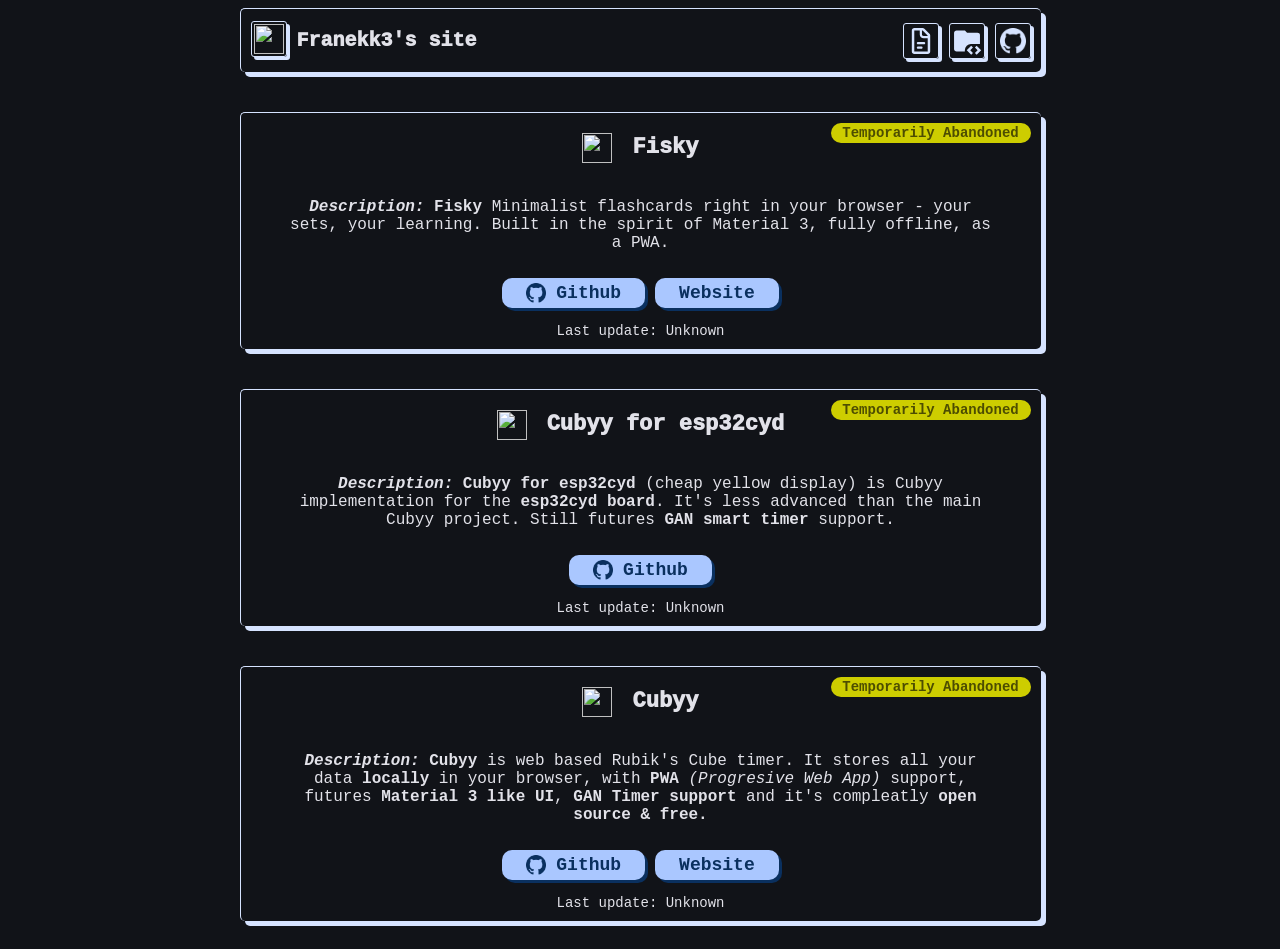
==== commit aa53703a: "Added Docs Page" ====
--- a/index.html
+++ b/index.html
@@ -17,6 +17,7 @@
             <div class="navigation-buttons">
                 <img onclick="window.location.href = '#home'" id="home-icon" style="display: none" src="./icons/home.svg">
                 <img onclick="window.location.href = '#about-me'" style="display: none" id="person-icon" src="./icons/person.svg">
+                <img onclick="window.location.href = './docs'" id="docs-icon" src="./icons/docs.svg">
                 <img onclick="window.location.href = '#projects'" id="folder-code-icon" src="./icons/folder_code.svg">
                 <img onclick="window.location.href = 'https://github.com/franekk3'" src="./icons/github_lblue.png" style="height: 26px; width:26px; padding: 4px;">
             </div>
--- a/style.css
+++ b/style.css
@@ -3,7 +3,6 @@
     color: #e2e2e9;
 }
 
-/* ---------- Kontener projektów (renderowany dynamicznie) ---------- */
 #projects-container {
     display: flex;
     flex-direction: column;
@@ -12,7 +11,6 @@
     width: 100%;
 }
 
-/* ---------- Loader (widoczny podczas pobierania dat z API) ---------- */
 .loading-spinner {
     width: 44px;
     height: 44px;
@@ -26,19 +24,17 @@
     to { transform: rotate(360deg); }
 }
 
-/* ---------- Karta projektu ---------- */
 .project {
     border-top: solid 1px #d6e3ff;
     border-left: solid 1px #d6e3ff;
     border-radius: 5px;
-    max-width: 800px;
-    width: 95%;
+    max-width: 800px;box-shadow: 5px 5px #d6e3ff;
+    width: 98%;
     margin-bottom: 20px;
     display: flex;
     flex-direction: column;
     align-items: center;
-    box-shadow: 5px 5px #d6e3ff;
-    /* zamiast "all" – konkretne properties, żeby nie kolidowały z animacją wejścia */
+    
     transition: transform 0.15s ease, box-shadow 0.15s ease, border-radius 0.15s ease;
     position: relative;
 
@@ -72,11 +68,8 @@
     box-shadow: 8px 8px #d6e3ff;
 }
 
-/* ---------- Animacja wejścia kart ---------- */
-/* .animatable ustawiamy w JS tylko na kartach (nie na headerze) */
 .project.animatable {
     opacity: 0;
-    /* Osobny property "translate" – nie gryzie się z hoverem, który używa "transform" */
     translate: 0 32px;
 }
 
@@ -96,7 +89,6 @@
     }
 }
 
-/* Szacunek dla prefers-reduced-motion */
 @media (prefers-reduced-motion: reduce) {
     .project.animatable {
         opacity: 1;
@@ -107,7 +99,6 @@
     }
 }
 
-/* ---------- Layout ---------- */
 main {
     max-width: 1000px;
     width: 98%;
@@ -244,4 +235,159 @@
             font-size: 14px;
         }
     }
+    .horizontal-content-wrap {
+        flex-wrap: wrap !important;
+    }
+}
+.select-one {
+    display: flex;
+    flex-direction: row;
+    gap: 10px;
+    flex-wrap: wrap;
+    justify-content: center;
+    align-items: center;
+    text-align: center;
+    margin-bottom: 5px;
+    svg {
+        margin-top: 6px; 
+    }
+    div {
+        background-color: #282a2f;
+        padding: 5px 10px;
+        font-family: 'Courier New', Courier, monospace;
+    }
+    div.selected {
+        background-color: #aac7ff;
+        color: #0a305f;
+    }
+}
+.section {
+    width: 100%;
+    align-items: center;
+    text-align: center;
+    justify-content: center;
+    display: flex;
+    flex-direction: column;
+}
+.video-player-android {
+    position: relative;
+    border: solid #37393e 3px;
+    border-radius: 25px;
+    max-height: 453px;
+
+    hr {
+        width: 7px;
+        color: black;
+        background-color: #111318;
+        border: solid #37393e 1px;
+        position: absolute;
+        top: 2.5px;
+        border-radius: 100%;;
+        left: 50%;
+        transform: translateX(-50%);
+        z-index: 9999;
+        height: 7px;
+    }
+    video {
+        border-radius: 25px;
+        border: solid black 2px;
+        max-height: 450px;
+
+    }
+}
+.video-player-ios {
+    background-color: black;
+    border: solid #e2e2e9 1px;
+    padding: 5px;
+    padding-top: 50px;
+    padding-bottom: 50px;
+    border-radius: 32px;
+    position: relative;
+    video {
+        border-radius: 2.5px;
+        max-height: 340px;
+    }
+    hr.home-button {
+        position: absolute;
+        bottom: 3px;
+        height: 32px;
+        width: 32px;
+        border-radius: 100%;
+        left: 50%;
+        transform: translateX(-50%);
+        background-color: #0c0e13;
+    }
+    hr.call-speaker {
+        position: absolute;
+        top: 15px;
+        height: 5px;
+        width: 45px;
+        border-radius: 20px;
+        left: 50%;
+        transform: translateX(-50%);
+        background-color: #0c0e13;
+        border: 1px solid #1d2024;
+    }
+    hr.front-facing-camera {
+        left: calc(50% - 40px);
+        transform: translateX(-50%);
+        height: 6px;
+        width: 6px;
+        position: absolute;
+        top: 14.5px;
+        border-radius: 100%;
+        background-color: #1d2024;
+        border: solid 1px #1d2024;
+    }
+}
+.horizontal-content-wrap {
+    display: flex;
+    flex-direction: row;
+    justify-content: center;
+    align-items: center;
+    text-align: center;
+    width: 90%;
+    gap: 15px;
+    margin-top: 10px;
+    margin-bottom: 10px;
+    padding-top: 20px;
+    padding-bottom: 10px;
+    border-top: solid white 0.5px;
+}
+.video-player-desktop {
+    position: relative;
+    border: solid #37393e 3px;
+    border-radius: 15px;
+    width: 90%;
+    video {
+        border-radius: 15px;
+        border: solid black 2px;
+        width: calc(100% - 3px) !important;
+        height: 100%;
+    }
+}
+#fullscreenBtn {
+    position: absolute;
+    bottom: 12px;
+    right: 12px;
+    background: rgba(0, 0, 0, 0.6);
+    color: white;
+    border: none;
+    border-radius: 6px;
+    padding: 8px;
+    cursor: pointer;
+    display: flex;
+    align-items: center;
+    justify-content: center;
+    transition: background 0.2s ease, transform 0.1s ease;
+    z-index: 10;
+}
+
+#fullscreenBtn:hover {
+    background: rgba(0, 0, 0, 0.85);
+    transform: scale(1.08);
+}
+
+#fullscreenBtn:active {
+    transform: scale(0.95);
 }
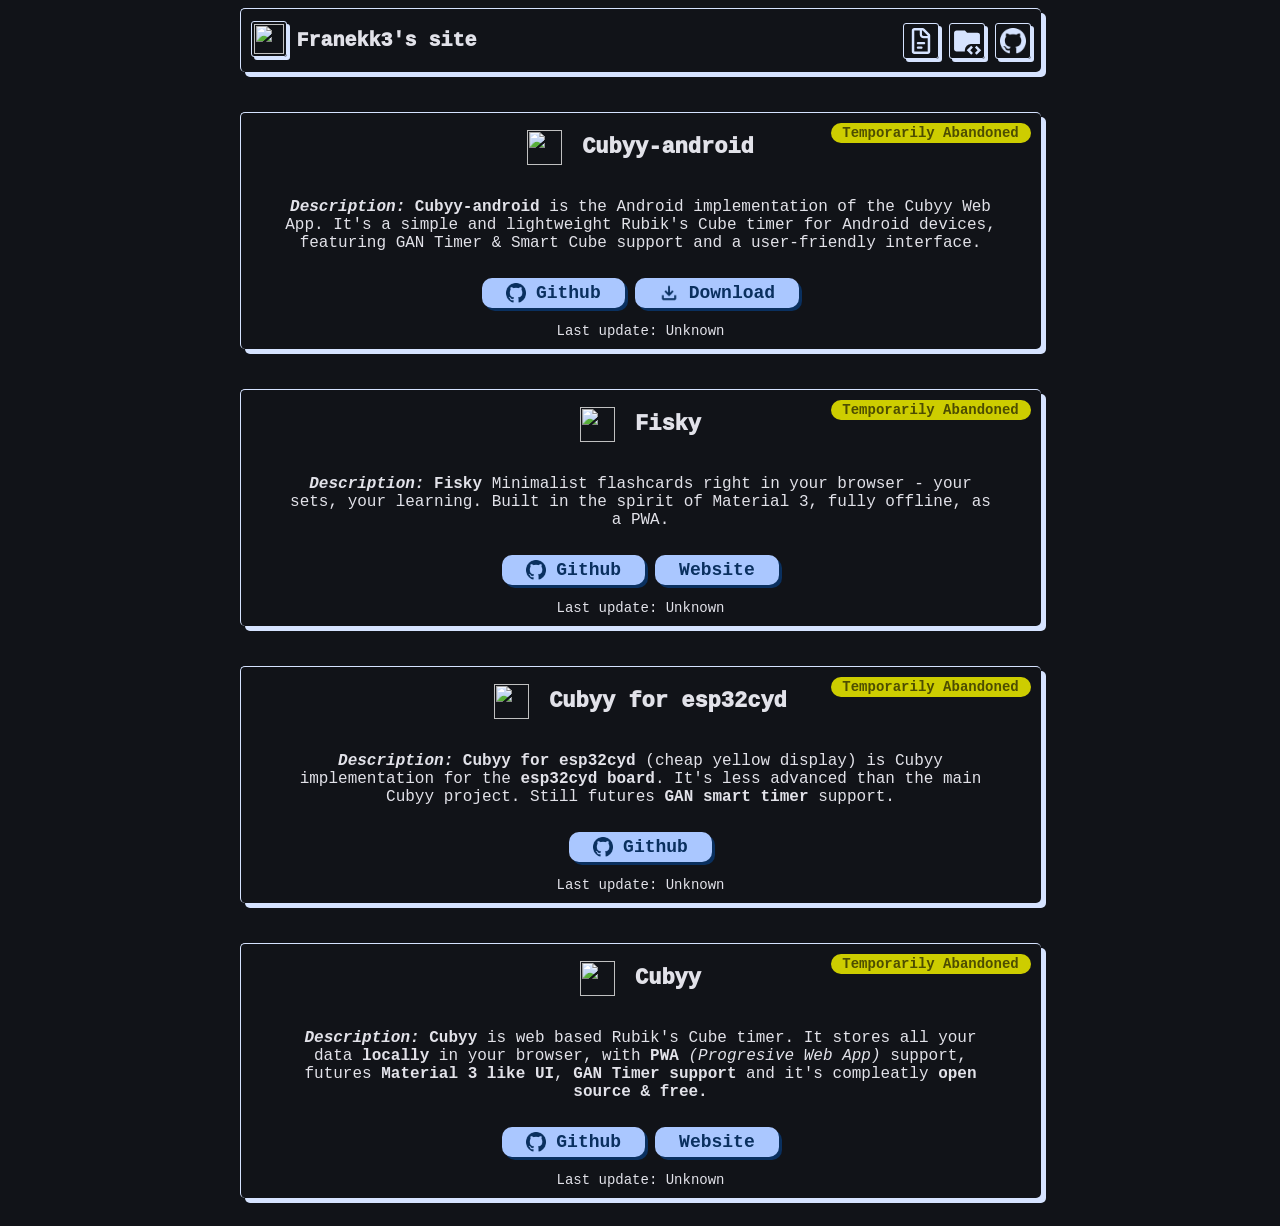
==== commit 1183cca2: "added Cubyy-android project" ====
--- a/index.html
+++ b/index.html
@@ -4,6 +4,7 @@
     <meta charset="UTF-8">
     <meta name="viewport" content="width=device-width, initial-scale=1.0">
     <title>Franekk3</title>
+    <link rel="icon" type="image/png" href="https://avatars.githubusercontent.com/u/203024650?v=4&size=128">
     <link rel="stylesheet" href="./style.css">
 </head>
 <body>
@@ -80,6 +81,15 @@
     <script>
         // ----- 1. Definicje projektów (bez Fisq!) -----
         const PROJECTS = [
+            {
+                name: 'Cubyy-android',
+                repo: 'franekk3/cubyy-android',
+                icon: 'https://github.com/franekk3/cubyy-android/blob/main/media/icon.png?raw=true',
+                description: '<i><b>Description:</b></i> <b>Cubyy-android</b> is the Android implementation of the Cubyy Web App. It\'s a simple and lightweight Rubik\'s Cube timer for Android devices, featuring GAN Timer & Smart Cube support and a user-friendly interface.',
+                buttons: [
+                    { label: 'Github', url: 'https://github.com/franekk3/cubyy-android', icon: './icons/github.png' }, { label: 'Download', url: 'https://github.com/franekk3/cubyy-android/releases', icon: './icons/download.png' }
+                ]
+            },            
             {
                 name: 'Fisky',
                 repo: 'franekk3/Fisky',
--- a/style.css
+++ b/style.css
@@ -115,8 +115,8 @@
     align-items: center;
     gap: 20px;
     img {
-        height: 30px;
-        width: 30px;
+        height: 35px;
+        width: 35px;
     }
     p {
         font-family: 'Courier New', Courier, monospace;
